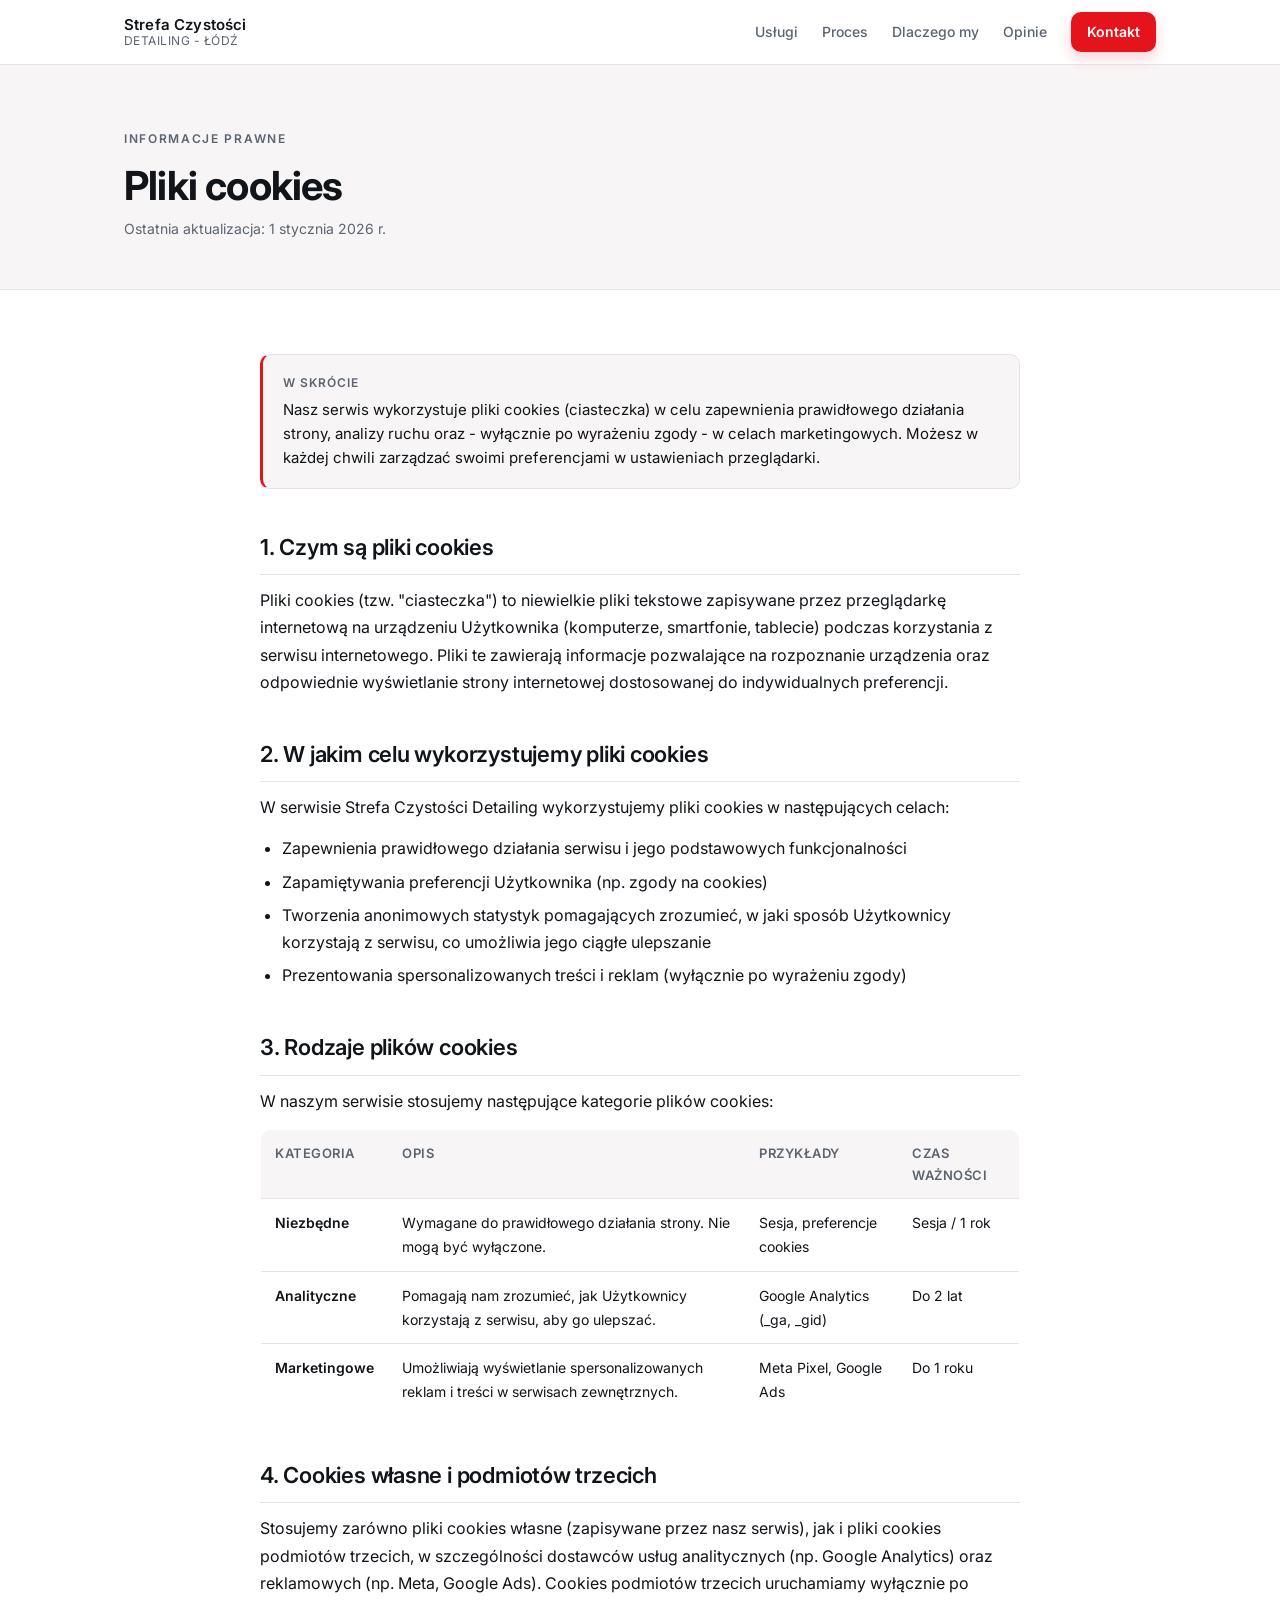
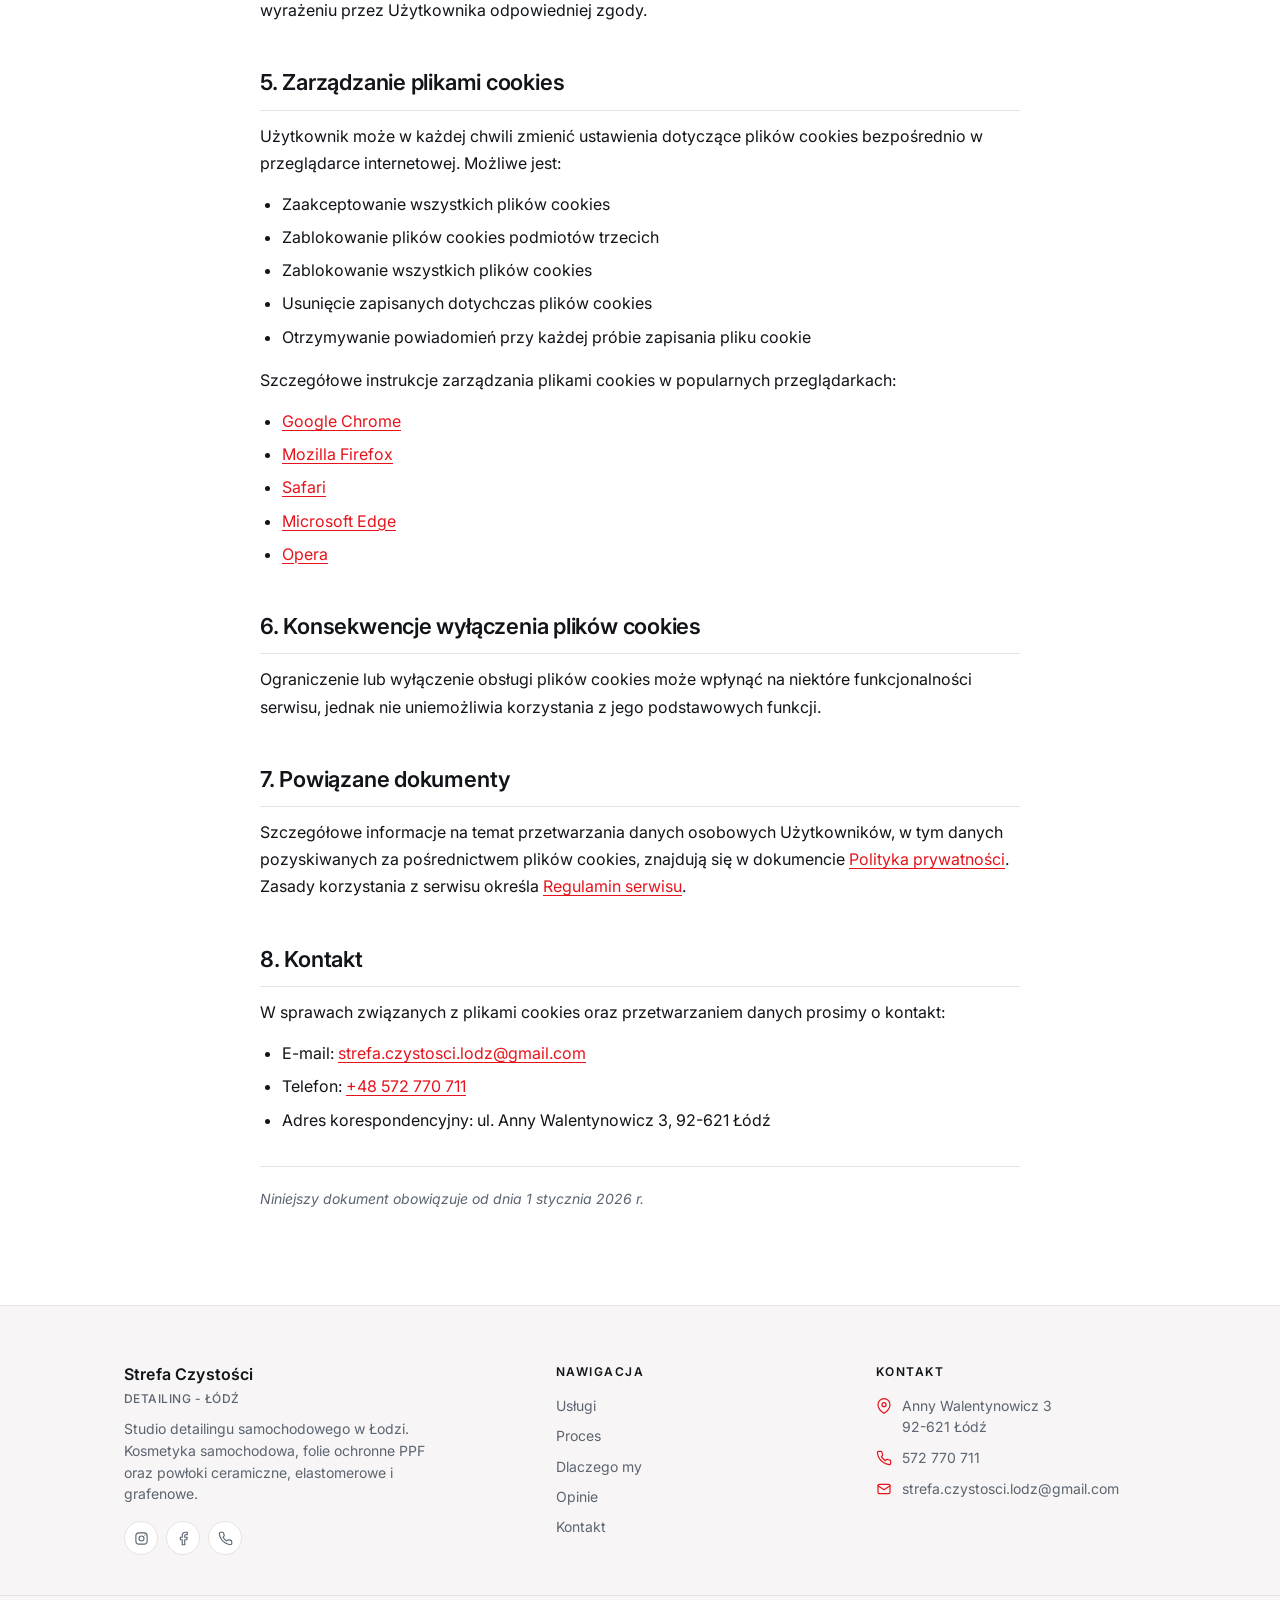
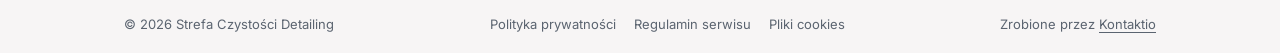
==== pliki-cookies/index.html @ 5afe5d08 "Clean URLs, max SEO, polish animations and code cleanup Agent-Logs-Url: https://github.com/kontaktio" ====
<!DOCTYPE html>
<html lang="pl">
<head>
  <meta charset="UTF-8" />
  <meta name="viewport" content="width=device-width, initial-scale=1.0" />
  <title>Pliki cookies - Strefa Czystości Detailing Łódź</title>
  <meta name="description" content="Informacje o plikach cookies wykorzystywanych w serwisie Strefa Czystości Detailing - rodzaje, cele, zarządzanie zgodą." />
  <meta name="author" content="Strefa Czystości Detailing" />
  <meta name="robots" content="index, follow" />
  <meta name="theme-color" content="#0f1115" />
  <link rel="canonical" href="https://strefaczystoscidetailing.pl/pliki-cookies/" />
  <meta property="og:type" content="article" />
  <meta property="og:locale" content="pl_PL" />
  <meta property="og:site_name" content="Strefa Czystości Detailing" />
  <meta property="og:title" content="Pliki cookies - Strefa Czystości Detailing" />
  <meta property="og:description" content="Informacje o plikach cookies wykorzystywanych w serwisie - rodzaje, cele, zarządzanie zgodą." />
  <meta property="og:url" content="https://strefaczystoscidetailing.pl/pliki-cookies/" />
  <meta name="twitter:card" content="summary" />
  <meta name="twitter:title" content="Pliki cookies - Strefa Czystości Detailing" />
  <meta name="twitter:description" content="Informacje o plikach cookies wykorzystywanych w serwisie - rodzaje, cele, zarządzanie zgodą." />
  <link rel="preconnect" href="https://fonts.googleapis.com" />
  <link rel="preconnect" href="https://fonts.gstatic.com" crossorigin />
  <link href="https://fonts.googleapis.com/css2?family=Inter:wght@300;400;500;600;700&display=swap" rel="stylesheet" />
  <link rel="stylesheet" href="../styles.css" />
  <link rel="icon" href="data:image/svg+xml;utf8,<svg xmlns='http://www.w3.org/2000/svg' viewBox='0 0 64 64'><rect width='64' height='64' rx='12' fill='%230f1115'/><path d='M20 40c0-9 6-14 12-14s12 5 12 14' fill='none' stroke='%23e6e6e6' stroke-width='3' stroke-linecap='round'/><circle cx='26' cy='44' r='3' fill='%23e6e6e6'/><circle cx='38' cy='44' r='3' fill='%23e6e6e6'/><path d='M22 28l3-6h14l3 6' fill='none' stroke='%23e6e6e6' stroke-width='3' stroke-linecap='round' stroke-linejoin='round'/></svg>" />
  <script type="application/ld+json">
  {
    "@context": "https://schema.org",
    "@type": "BreadcrumbList",
    "itemListElement": [
      { "@type": "ListItem", "position": 1, "name": "Strona główna", "item": "https://strefaczystoscidetailing.pl/" },
      { "@type": "ListItem", "position": 2, "name": "Pliki cookies", "item": "https://strefaczystoscidetailing.pl/pliki-cookies/" }
    ]
  }
  </script>
</head>
<body>

<a class="skip-link" href="#top">Przejdź do treści</a>

<header class="nav">
  <div class="container nav-inner">
    <a href="../" class="brand" aria-label="Strefa Czystości Detailing - strona główna">
      <span class="brand-text">
        <strong>Strefa Czystości</strong>
        <em>Detailing - Łódź</em>
      </span>
    </a>
    <button class="nav-toggle" type="button" aria-label="Menu" aria-expanded="false" aria-controls="primary-nav">
      <span></span><span></span><span></span>
    </button>
    <nav id="primary-nav" class="main-nav" aria-label="Nawigacja główna">
      <a href="../#services">Usługi</a>
      <a href="../#process">Proces</a>
      <a href="../#why">Dlaczego my</a>
      <a href="../#reviews">Opinie</a>
      <a href="../#contact" class="btn-nav">Kontakt</a>
    </nav>
  </div>
</header>

<main id="top">

  <section class="legal-hero">
    <div class="container">
      <p class="eyebrow">Informacje prawne</p>
      <h1>Pliki cookies</h1>
      <p class="updated-date">Ostatnia aktualizacja: 1 stycznia 2026 r.</p>
    </div>
  </section>

  <section class="prose-wrap">
    <div class="container">
      <div class="prose">

        <div class="info-box">
          <strong>W skrócie</strong>
          Nasz serwis wykorzystuje pliki cookies (ciasteczka) w celu zapewnienia prawidłowego działania strony, analizy ruchu oraz - wyłącznie po wyrażeniu zgody - w celach marketingowych. Możesz w każdej chwili zarządzać swoimi preferencjami w ustawieniach przeglądarki.
        </div>

        <h2>1. Czym są pliki cookies</h2>
        <p>Pliki cookies (tzw. "ciasteczka") to niewielkie pliki tekstowe zapisywane przez przeglądarkę internetową na urządzeniu Użytkownika (komputerze, smartfonie, tablecie) podczas korzystania z serwisu internetowego. Pliki te zawierają informacje pozwalające na rozpoznanie urządzenia oraz odpowiednie wyświetlanie strony internetowej dostosowanej do indywidualnych preferencji.</p>

        <h2>2. W jakim celu wykorzystujemy pliki cookies</h2>
        <p>W serwisie Strefa Czystości Detailing wykorzystujemy pliki cookies w następujących celach:</p>
        <ul>
          <li>Zapewnienia prawidłowego działania serwisu i jego podstawowych funkcjonalności</li>
          <li>Zapamiętywania preferencji Użytkownika (np. zgody na cookies)</li>
          <li>Tworzenia anonimowych statystyk pomagających zrozumieć, w jaki sposób Użytkownicy korzystają z serwisu, co umożliwia jego ciągłe ulepszanie</li>
          <li>Prezentowania spersonalizowanych treści i reklam (wyłącznie po wyrażeniu zgody)</li>
        </ul>

        <h2>3. Rodzaje plików cookies</h2>
        <p>W naszym serwisie stosujemy następujące kategorie plików cookies:</p>

        <table class="cookie-table">
          <thead>
            <tr>
              <th>Kategoria</th>
              <th>Opis</th>
              <th>Przykłady</th>
              <th>Czas ważności</th>
            </tr>
          </thead>
          <tbody>
            <tr>
              <td data-label="Kategoria"><strong>Niezbędne</strong></td>
              <td data-label="Opis">Wymagane do prawidłowego działania strony. Nie mogą być wyłączone.</td>
              <td data-label="Przykłady">Sesja, preferencje cookies</td>
              <td data-label="Czas ważności">Sesja / 1 rok</td>
            </tr>
            <tr>
              <td data-label="Kategoria"><strong>Analityczne</strong></td>
              <td data-label="Opis">Pomagają nam zrozumieć, jak Użytkownicy korzystają z serwisu, aby go ulepszać.</td>
              <td data-label="Przykłady">Google Analytics (_ga, _gid)</td>
              <td data-label="Czas ważności">Do 2 lat</td>
            </tr>
            <tr>
              <td data-label="Kategoria"><strong>Marketingowe</strong></td>
              <td data-label="Opis">Umożliwiają wyświetlanie spersonalizowanych reklam i treści w serwisach zewnętrznych.</td>
              <td data-label="Przykłady">Meta Pixel, Google Ads</td>
              <td data-label="Czas ważności">Do 1 roku</td>
            </tr>
          </tbody>
        </table>

        <h2>4. Cookies własne i podmiotów trzecich</h2>
        <p>Stosujemy zarówno pliki cookies własne (zapisywane przez nasz serwis), jak i pliki cookies podmiotów trzecich, w szczególności dostawców usług analitycznych (np. Google Analytics) oraz reklamowych (np. Meta, Google Ads). Cookies podmiotów trzecich uruchamiamy wyłącznie po wyrażeniu przez Użytkownika odpowiedniej zgody.</p>

        <h2>5. Zarządzanie plikami cookies</h2>
        <p>Użytkownik może w każdej chwili zmienić ustawienia dotyczące plików cookies bezpośrednio w przeglądarce internetowej. Możliwe jest:</p>
        <ul>
          <li>Zaakceptowanie wszystkich plików cookies</li>
          <li>Zablokowanie plików cookies podmiotów trzecich</li>
          <li>Zablokowanie wszystkich plików cookies</li>
          <li>Usunięcie zapisanych dotychczas plików cookies</li>
          <li>Otrzymywanie powiadomień przy każdej próbie zapisania pliku cookie</li>
        </ul>
        <p>Szczegółowe instrukcje zarządzania plikami cookies w popularnych przeglądarkach:</p>
        <ul>
          <li><a href="https://support.google.com/chrome/answer/95647" target="_blank" rel="noopener noreferrer">Google Chrome</a></li>
          <li><a href="https://support.mozilla.org/pl/kb/usuwanie-ciasteczek-i-danych-stron-firefox" target="_blank" rel="noopener noreferrer">Mozilla Firefox</a></li>
          <li><a href="https://support.apple.com/pl-pl/guide/safari/sfri11471/mac" target="_blank" rel="noopener noreferrer">Safari</a></li>
          <li><a href="https://support.microsoft.com/pl-pl/microsoft-edge/usuwanie-plik%C3%B3w-cookie-w-przegl%C4%85darce-microsoft-edge-63947406-40ac-c3b8-57b9-2a946a29ae09" target="_blank" rel="noopener noreferrer">Microsoft Edge</a></li>
          <li><a href="https://help.opera.com/pl/latest/web-preferences/" target="_blank" rel="noopener noreferrer">Opera</a></li>
        </ul>

        <h2>6. Konsekwencje wyłączenia plików cookies</h2>
        <p>Ograniczenie lub wyłączenie obsługi plików cookies może wpłynąć na niektóre funkcjonalności serwisu, jednak nie uniemożliwia korzystania z jego podstawowych funkcji.</p>

        <h2>7. Powiązane dokumenty</h2>
        <p>Szczegółowe informacje na temat przetwarzania danych osobowych Użytkowników, w tym danych pozyskiwanych za pośrednictwem plików cookies, znajdują się w dokumencie <a href="../polityka-prywatnosci/">Polityka prywatności</a>. Zasady korzystania z serwisu określa <a href="../regulamin/">Regulamin serwisu</a>.</p>

        <h2>8. Kontakt</h2>
        <p>W sprawach związanych z plikami cookies oraz przetwarzaniem danych prosimy o kontakt:</p>
        <ul>
          <li>E-mail: <a href="mailto:strefa.czystosci.lodz@gmail.com">strefa.czystosci.lodz@gmail.com</a></li>
          <li>Telefon: <a href="tel:+48572770711">+48 572 770 711</a></li>
          <li>Adres korespondencyjny: ul. Anny Walentynowicz 3, 92-621 Łódź</li>
        </ul>

        <p class="updated">Niniejszy dokument obowiązuje od dnia 1 stycznia 2026 r.</p>
      </div>
    </div>
  </section>

</main>

<footer class="footer" role="contentinfo">
  <div class="footer-top">
    <div class="container footer-grid">
      <div class="footer-col footer-brand">
        <div class="footer-logo">Strefa Czystości <em>Detailing - Łódź</em></div>
        <p>Studio detailingu samochodowego w Łodzi. Kosmetyka samochodowa, folie ochronne PPF oraz powłoki ceramiczne, elastomerowe i grafenowe.</p>
        <div class="footer-social">
          <a href="https://www.instagram.com/strefaczystosci" target="_blank" rel="noopener noreferrer" aria-label="Instagram">
            <svg viewBox="0 0 24 24" fill="none" stroke="currentColor" stroke-width="1.8" stroke-linecap="round" stroke-linejoin="round" aria-hidden="true"><rect x="3" y="3" width="18" height="18" rx="5"/><circle cx="12" cy="12" r="4"/><circle cx="17.5" cy="6.5" r="1" fill="currentColor" stroke="none"/></svg>
          </a>
          <a href="https://www.facebook.com/Strefaczystoscidetailing/" target="_blank" rel="noopener noreferrer" aria-label="Facebook">
            <svg viewBox="0 0 24 24" fill="none" stroke="currentColor" stroke-width="1.8" stroke-linecap="round" stroke-linejoin="round" aria-hidden="true"><path d="M18 2h-3a5 5 0 0 0-5 5v3H7v4h3v8h4v-8h3l1-4h-4V7a1 1 0 0 1 1-1h3z"/></svg>
          </a>
          <a href="tel:+48572770711" aria-label="Telefon">
            <svg viewBox="0 0 24 24" fill="none" stroke="currentColor" stroke-width="1.8" stroke-linecap="round" stroke-linejoin="round" aria-hidden="true"><path d="M22 16.92v3a2 2 0 0 1-2.18 2 19.79 19.79 0 0 1-8.63-3.07 19.5 19.5 0 0 1-6-6 19.79 19.79 0 0 1-3.07-8.67A2 2 0 0 1 4.11 2h3a2 2 0 0 1 2 1.72c.13.96.37 1.9.72 2.81a2 2 0 0 1-.45 2.11L8.09 9.91a16 16 0 0 0 6 6l1.27-1.27a2 2 0 0 1 2.11-.45c.91.35 1.85.59 2.81.72A2 2 0 0 1 22 16.92z"/></svg>
          </a>
        </div>
      </div>

      <div class="footer-col">
        <h4>Nawigacja</h4>
        <ul class="footer-links">
          <li><a href="../#services">Usługi</a></li>
          <li><a href="../#process">Proces</a></li>
          <li><a href="../#why">Dlaczego my</a></li>
          <li><a href="../#reviews">Opinie</a></li>
          <li><a href="../#contact">Kontakt</a></li>
        </ul>
      </div>

      <div class="footer-col">
        <h4>Kontakt</h4>
        <ul class="footer-contact">
          <li>
            <svg viewBox="0 0 24 24" width="16" height="16" fill="none" stroke="currentColor" stroke-width="1.8" stroke-linecap="round" stroke-linejoin="round" aria-hidden="true"><path d="M21 10c0 7-9 13-9 13S3 17 3 10a9 9 0 1 1 18 0z"/><circle cx="12" cy="10" r="3"/></svg>
            <span>Anny Walentynowicz 3<br>92-621 Łódź</span>
          </li>
          <li>
            <svg viewBox="0 0 24 24" width="16" height="16" fill="none" stroke="currentColor" stroke-width="1.8" stroke-linecap="round" stroke-linejoin="round" aria-hidden="true"><path d="M22 16.92v3a2 2 0 0 1-2.18 2 19.79 19.79 0 0 1-8.63-3.07 19.5 19.5 0 0 1-6-6 19.79 19.79 0 0 1-3.07-8.67A2 2 0 0 1 4.11 2h3a2 2 0 0 1 2 1.72c.13.96.37 1.9.72 2.81a2 2 0 0 1-.45 2.11L8.09 9.91a16 16 0 0 0 6 6l1.27-1.27a2 2 0 0 1 2.11-.45c.91.35 1.85.59 2.81.72A2 2 0 0 1 22 16.92z"/></svg>
            <a href="tel:+48572770711">572 770 711</a>
          </li>
          <li>
            <svg viewBox="0 0 24 24" width="16" height="16" fill="none" stroke="currentColor" stroke-width="1.8" stroke-linecap="round" stroke-linejoin="round" aria-hidden="true"><rect x="3" y="5" width="18" height="14" rx="2"/><path d="m3 7 9 6 9-6"/></svg>
            <a href="mailto:strefa.czystosci.lodz@gmail.com">strefa.czystosci.lodz@gmail.com</a>
          </li>
        </ul>
      </div>
    </div>
  </div>

  <div class="footer-bottom">
    <div class="container footer-bottom-inner">
      <span>© <span id="year">2026</span> Strefa Czystości Detailing</span>
      <ul class="legal-links" aria-label="Informacje prawne">
        <li><a href="../polityka-prywatnosci/">Polityka prywatności</a></li>
        <li><a href="../regulamin/">Regulamin serwisu</a></li>
        <li><a href="../pliki-cookies/">Pliki cookies</a></li>
      </ul>
      <span class="credit">Zrobione przez <a href="https://kontaktio.pl" target="_blank" rel="noopener noreferrer">Kontaktio</a></span>
    </div>
  </div>
</footer>

<script>
(function () {
  'use strict';

  function initNav() {
    var btn = document.querySelector('.nav-toggle');
    var nav = document.querySelector('.main-nav');
    if (!btn || !nav) return;

    var backdrop = document.createElement('div');
    backdrop.className = 'nav-backdrop';
    backdrop.setAttribute('aria-hidden', 'true');
    document.body.appendChild(backdrop);

    function setOpen(open) {
      nav.classList.toggle('open', open);
      backdrop.classList.toggle('show', open);
      btn.setAttribute('aria-expanded', open ? 'true' : 'false');
      document.body.classList.toggle('nav-open', open);
    }

    btn.addEventListener('click', function () {
      setOpen(!nav.classList.contains('open'));
    });
    backdrop.addEventListener('click', function () { setOpen(false); });
    nav.querySelectorAll('a').forEach(function (a) {
      a.addEventListener('click', function () {
        if (nav.classList.contains('open')) setOpen(false);
      });
    });
    document.addEventListener('keydown', function (e) {
      if (e.key === 'Escape' && nav.classList.contains('open')) setOpen(false);
    });
    window.addEventListener('resize', function () {
      if (window.innerWidth > 860 && nav.classList.contains('open')) setOpen(false);
    });
  }

  function initHeaderScroll() {
    var header = document.querySelector('.nav');
    if (!header) return;
    var ticking = false;
    function update() {
      if (window.scrollY > 12) header.classList.add('scrolled');
      else header.classList.remove('scrolled');
      ticking = false;
    }
    window.addEventListener('scroll', function () {
      if (!ticking) { window.requestAnimationFrame(update); ticking = true; }
    }, { passive: true });
    update();
  }

  function initYear() {
    var el = document.getElementById('year');
    if (el) el.textContent = new Date().getFullYear();
  }

  function start() {
    initNav();
    initHeaderScroll();
    initYear();
  }

  if (document.readyState === 'loading') {
    document.addEventListener('DOMContentLoaded', start);
  } else {
    start();
  }
})();
</script>

</body>
</html>
---- styles.css ----
:root {
  --bg: #ffffff;
  --bg-alt: #f7f5f5;
  --fg: #111418;
  --fg-muted: #5b6470;
  --line: #e8e3e3;
  --line-strong: #d6d0d0;
  --red: #e5141c;
  --red-dark: #900e13;
  --red-soft: rgba(229, 20, 28, 0.08);
  --accent: #e5141c;
  --accent-fg: #ffffff;
  --radius: 10px;
  --maxw: 1080px;
  --ease-out: cubic-bezier(0.22, 1, 0.36, 1);
  --nav-h: 64px;
  --nav-h-mobile: 60px;
}

* { box-sizing: border-box; }

html { scroll-behavior: smooth; }

body {
  margin: 0;
  font-family: 'Inter', system-ui, -apple-system, Segoe UI, Roboto, sans-serif;
  font-weight: 400;
  font-size: 16px;
  line-height: 1.6;
  color: var(--fg);
  background: var(--bg);
  -webkit-font-smoothing: antialiased;
  -moz-osx-font-smoothing: grayscale;
}

img, svg { display: block; max-width: 100%; }

a { color: inherit; text-decoration: none; }
a:hover { color: var(--fg); }

.container {
  width: 100%;
  max-width: var(--maxw);
  margin: 0 auto;
  padding: 0 24px;
}
@media (max-width: 640px) {
  .container { padding: 0 18px; }
}
@media (max-width: 380px) {
  .container { padding: 0 14px; }
}

.skip-link {
  position: absolute;
  left: -9999px;
  top: 0;
  background: var(--red);
  color: #fff;
  padding: 10px 14px;
  border-radius: 0 0 var(--radius) 0;
  font-size: 14px;
  font-weight: 600;
  z-index: 200;
}
.skip-link:focus { left: 0; outline: none; }

.nav {
  position: sticky;
  top: 0;
  z-index: 100;
  background: rgba(255, 255, 255, 0.92);
  backdrop-filter: saturate(180%) blur(8px);
  -webkit-backdrop-filter: saturate(180%) blur(8px);
  border-bottom: 1px solid var(--line);
  transition: box-shadow 0.3s var(--ease-out), border-color 0.3s var(--ease-out), background 0.3s var(--ease-out);
}
.nav.scrolled {
  border-bottom-color: var(--line-strong);
  box-shadow: 0 8px 24px rgba(17, 20, 24, 0.06);
}
.nav-inner {
  display: flex;
  align-items: center;
  justify-content: space-between;
  gap: 16px;
  min-height: var(--nav-h);
}

.brand {
  display: inline-flex;
  align-items: center;
  gap: 12px;
  color: var(--fg);
}
.brand-text { display: flex; flex-direction: column; line-height: 1.15; }
.brand-text strong { font-weight: 600; font-size: 15px; letter-spacing: 0.01em; }
.brand-text em {
  font-style: normal;
  font-size: 12px;
  color: var(--fg-muted);
  letter-spacing: 0.04em;
  text-transform: uppercase;
}

.main-nav {
  display: flex;
  gap: 24px;
  align-items: center;
}
.main-nav a {
  position: relative;
  font-size: 14px;
  color: var(--fg-muted);
  font-weight: 500;
  padding: 6px 0;
  transition: color 0.15s var(--ease-out);
}
.main-nav a:not(.btn-nav)::after {
  content: "";
  position: absolute;
  left: 0; right: 0; bottom: -2px;
  height: 2px;
  background: var(--red);
  transform: scaleX(0);
  transform-origin: center;
  transition: transform 0.25s var(--ease-out);
}
.main-nav a:not(.btn-nav):hover { color: var(--red); }
.main-nav a:not(.btn-nav):hover::after { transform: scaleX(1); }

.main-nav .btn-nav {
  background: var(--red);
  color: #fff;
  padding: 9px 16px;
  border-radius: var(--radius);
  font-weight: 600;
  font-size: 14px;
  box-shadow: 0 6px 14px rgba(229, 20, 28, 0.2);
  transition: background 0.15s var(--ease-out), box-shadow 0.2s var(--ease-out), transform 0.2s var(--ease-out);
}
.main-nav .btn-nav::after { display: none; }
.main-nav .btn-nav:hover {
  background: var(--red-dark);
  color: #fff;
  box-shadow: 0 10px 22px rgba(229, 20, 28, 0.32);
  transform: translateY(-1px);
}

.nav-toggle {
  display: none;
  background: rgba(17, 20, 24, 0.04);
  border: 1px solid var(--line);
  padding: 0;
  cursor: pointer;
  width: 42px;
  height: 42px;
  border-radius: 10px;
  flex-direction: column;
  align-items: center;
  justify-content: center;
  gap: 5px;
  transition: background 0.2s var(--ease-out), border-color 0.2s var(--ease-out);
}
.nav-toggle:hover { background: rgba(17, 20, 24, 0.08); border-color: var(--line-strong); }
.nav-toggle span {
  display: block;
  width: 22px;
  height: 2px;
  background: var(--fg);
  border-radius: 2px;
  transition: transform 0.3s var(--ease-out), opacity 0.2s var(--ease-out);
}
.nav-toggle[aria-expanded="true"] span:nth-child(1) { transform: translateY(7px) rotate(45deg); }
.nav-toggle[aria-expanded="true"] span:nth-child(2) { opacity: 0; }
.nav-toggle[aria-expanded="true"] span:nth-child(3) { transform: translateY(-7px) rotate(-45deg); }

.nav-backdrop {
  position: fixed;
  inset: var(--nav-h-mobile) 0 0 0;
  background: rgba(17, 20, 24, 0.45);
  opacity: 0;
  pointer-events: none;
  transition: opacity 0.3s var(--ease-out);
  z-index: 90;
}
.nav-backdrop.show { opacity: 1; pointer-events: auto; }

body.nav-open { overflow: hidden; }

@media (max-width: 860px) {
  .nav-inner { min-height: var(--nav-h-mobile); }
  .nav-toggle { display: inline-flex; }
  .main-nav {
    position: fixed;
    top: var(--nav-h-mobile);
    left: 0;
    right: 0;
    bottom: 0;
    height: calc(100vh - var(--nav-h-mobile));
    height: calc(100dvh - var(--nav-h-mobile));
    background: var(--bg);
    border-top: 1px solid var(--line);
    flex-direction: column;
    align-items: stretch;
    gap: 0;
    padding: 8px 24px calc(24px + env(safe-area-inset-bottom, 0px));
    transform: translateX(100%);
    transition: transform 0.4s var(--ease-out);
    overflow-y: auto;
    overscroll-behavior: contain;
    -webkit-overflow-scrolling: touch;
    z-index: 95;
  }
  .main-nav.open { transform: translateX(0); }
  .main-nav a {
    padding: 18px 4px;
    border-bottom: 1px solid var(--line);
    font-size: 16px;
    font-weight: 600;
    color: var(--fg);
  }
  .main-nav a::after { display: none; }
  .main-nav a:hover { color: var(--red); }
  .main-nav .btn-nav {
    text-align: center;
    margin-top: 16px;
    padding: 14px 18px;
    border-radius: var(--radius);
    border-bottom: 0;
    font-size: 15px;
  }
  .brand-text em { display: none; }
  .brand-text strong { font-size: 14px; }
}

@media (max-width: 480px) {
  .brand-text strong { font-size: 13px; }
}

.hero {
  padding: 96px 0 72px;
  border-bottom: 1px solid var(--line);
  position: relative;
  overflow: hidden;
}
.hero::before {
  content: "";
  position: absolute;
  inset: -20% -10% auto auto;
  width: 520px;
  height: 520px;
  background: radial-gradient(circle at 50% 50%, var(--red-soft), transparent 60%);
  pointer-events: none;
  z-index: 0;
}
.hero > .container { position: relative; z-index: 1; }
@media (max-width: 860px) {
  .hero { padding: 64px 0 56px; }
  .hero::before { width: 360px; height: 360px; }
}
@media (max-width: 480px) {
  .hero { padding: 48px 0 40px; }
}
.eyebrow {
  margin: 0 0 16px;
  font-size: 12px;
  letter-spacing: 0.14em;
  text-transform: uppercase;
  color: var(--fg-muted);
  font-weight: 600;
}
h1 {
  margin: 0 0 20px;
  font-size: clamp(32px, 5vw, 52px);
  line-height: 1.1;
  letter-spacing: -0.02em;
  font-weight: 700;
  max-width: 18ch;
}
h1 em {
  font-style: normal;
  color: var(--red);
}
.lead {
  margin: 0 0 32px;
  max-width: 60ch;
  font-size: 17px;
  color: var(--fg-muted);
}
@media (max-width: 480px) {
  .lead { font-size: 15px; margin-bottom: 24px; }
}

.hero-actions {
  display: flex;
  flex-wrap: wrap;
  gap: 12px;
  margin-bottom: 28px;
}
@media (max-width: 480px) {
  .hero-actions { gap: 10px; }
  .hero-actions .btn { width: 100%; justify-content: center; }
}

.btn {
  display: inline-flex;
  align-items: center;
  gap: 10px;
  padding: 12px 18px;
  border-radius: var(--radius);
  font-size: 15px;
  font-weight: 500;
  border: 1px solid transparent;
  transition: background 0.15s ease, border-color 0.15s ease, color 0.15s ease, transform 0.2s var(--ease-out), box-shadow 0.2s var(--ease-out);
}
.btn-primary {
  background: var(--red);
  color: var(--accent-fg);
  box-shadow: 0 8px 18px rgba(229, 20, 28, 0.22);
}
.btn-primary:hover {
  background: var(--red-dark);
  color: #fff;
  transform: translateY(-1px);
  box-shadow: 0 12px 24px rgba(229, 20, 28, 0.32);
}
.btn-ghost {
  background: transparent;
  color: var(--fg);
  border-color: var(--line);
}
.btn-ghost:hover {
  border-color: var(--red);
  color: var(--red);
  transform: translateY(-1px);
}

.hero-meta { color: var(--fg-muted); font-size: 14px; }
.rating, .rating-line {
  display: inline-flex;
  align-items: center;
  gap: 6px;
}
.rating svg, .rating-line svg { color: #f5a623; }
.rating strong, .rating-line strong { color: var(--fg); font-weight: 600; }

.section {
  padding: 80px 0;
  border-bottom: 1px solid var(--line);
}
@media (max-width: 860px) {
  .section { padding: 60px 0; }
}
@media (max-width: 480px) {
  .section { padding: 48px 0; }
}
.section-alt { background: var(--bg-alt); }
.section h2 {
  margin: 0 0 40px;
  font-size: clamp(24px, 3vw, 32px);
  letter-spacing: -0.01em;
  font-weight: 600;
}
@media (max-width: 480px) {
  .section h2 { margin-bottom: 28px; }
}

.services {
  list-style: none;
  margin: 0;
  padding: 0;
  display: grid;
  grid-template-columns: repeat(auto-fit, minmax(260px, 1fr));
  gap: 1px;
  background: var(--line);
  border: 1px solid var(--line);
  border-radius: var(--radius);
  overflow: hidden;
}
.services li {
  display: flex;
  gap: 16px;
  padding: 24px;
  background: var(--bg);
  transition: background 0.25s var(--ease-out), transform 0.25s var(--ease-out);
}
.services li:hover { background: var(--bg-alt); }
@media (max-width: 480px) {
  .services li { padding: 20px; }
}
.services svg {
  flex: none;
  color: var(--red);
  margin-top: 2px;
  transition: transform 0.3s var(--ease-out);
}
.services li:hover svg { transform: scale(1.08); }
.services h3 {
  margin: 0 0 6px;
  font-size: 16px;
  font-weight: 600;
  letter-spacing: -0.005em;
}
.services p {
  margin: 0;
  font-size: 14px;
  color: var(--fg-muted);
  line-height: 1.55;
}

.reviews-head {
  display: flex;
  align-items: baseline;
  justify-content: space-between;
  flex-wrap: wrap;
  gap: 12px;
  margin-bottom: 32px;
}
.reviews-head h2 { margin: 0; }
.rating-line { color: var(--fg-muted); font-size: 14px; }

.reviews {
  display: grid;
  grid-template-columns: repeat(auto-fit, minmax(280px, 1fr));
  gap: 16px;
}
.review {
  margin: 0;
  padding: 24px;
  background: var(--bg);
  border: 1px solid var(--line);
  border-radius: var(--radius);
  transition: transform 0.25s var(--ease-out), box-shadow 0.25s var(--ease-out), border-color 0.25s var(--ease-out);
}
.review:hover {
  transform: translateY(-2px);
  box-shadow: 0 12px 28px rgba(17, 20, 24, 0.06);
  border-color: var(--line-strong);
}
@media (max-width: 480px) {
  .review { padding: 20px; }
}
.review blockquote {
  margin: 0 0 16px;
  font-size: 15px;
  line-height: 1.6;
  color: var(--fg);
}
.review figcaption {
  font-size: 13px;
  color: var(--fg-muted);
  font-weight: 500;
}

.contact-grid {
  display: grid;
  grid-template-columns: 1fr 1fr;
  gap: 48px;
  align-items: start;
}
@media (max-width: 760px) {
  .contact-grid { grid-template-columns: 1fr; gap: 32px; }
}

.contact-list {
  list-style: none;
  margin: 0 0 24px;
  padding: 0;
  display: flex;
  flex-direction: column;
  gap: 20px;
}
.contact-list li {
  display: flex;
  gap: 14px;
  align-items: flex-start;
}
.contact-list svg { color: var(--red); margin-top: 2px; flex: none; }
.contact-list .label {
  display: block;
  font-size: 12px;
  letter-spacing: 0.08em;
  text-transform: uppercase;
  color: var(--fg-muted);
  margin-bottom: 2px;
}
.contact-list a { font-size: 16px; color: var(--fg); overflow-wrap: anywhere; }
.contact-list a:hover { text-decoration: underline; }

@media (max-width: 480px) {
  .contact-list a { font-size: 15px; }
}

.muted { color: var(--fg-muted); font-size: 14px; }

.map {
  position: relative;
  border-radius: var(--radius);
  overflow: hidden;
  border: 1px solid var(--line);
  aspect-ratio: 4 / 3;
  background: var(--bg-alt);
}
.map iframe {
  width: 100%;
  height: 100%;
  border: 0;
  display: block;
}

.contact-socials {
  margin-top: 20px;
}

a:focus-visible, .btn:focus-visible, .nav-toggle:focus-visible, button:focus-visible {
  outline: 2px solid var(--red);
  outline-offset: 2px;
  border-radius: 4px;
}

.process {
  list-style: none;
  margin: 0;
  padding: 0;
  display: grid;
  grid-template-columns: repeat(auto-fit, minmax(220px, 1fr));
  gap: 16px;
  counter-reset: step;
}
.process li {
  position: relative;
  padding: 28px 24px 24px;
  background: var(--bg);
  border: 1px solid var(--line);
  border-radius: var(--radius);
  counter-increment: step;
  transition: transform 0.25s var(--ease-out), box-shadow 0.25s var(--ease-out), border-color 0.25s var(--ease-out);
}
.process li:hover {
  transform: translateY(-2px);
  box-shadow: 0 12px 28px rgba(17, 20, 24, 0.06);
  border-color: var(--line-strong);
}
@media (max-width: 480px) {
  .process li { padding: 24px 20px 20px; }
}
.process li::before {
  content: counter(step, decimal-leading-zero);
  position: absolute;
  top: 16px;
  right: 18px;
  font-size: 13px;
  font-weight: 700;
  letter-spacing: 0.08em;
  color: var(--red);
}
.process li::after {
  content: "";
  position: absolute;
  left: 24px;
  top: 0;
  width: 32px;
  height: 3px;
  background: var(--red);
  border-radius: 0 0 3px 3px;
}
.process h3 {
  margin: 0 0 8px;
  font-size: 16px;
  font-weight: 600;
  letter-spacing: -0.005em;
}
.process p {
  margin: 0;
  font-size: 14px;
  color: var(--fg-muted);
  line-height: 1.55;
}

.why {
  display: grid;
  grid-template-columns: repeat(auto-fit, minmax(220px, 1fr));
  gap: 16px;
  margin: 0;
  padding: 0;
  list-style: none;
}
.why li {
  padding: 28px 24px;
  background: var(--bg);
  border: 1px solid var(--line);
  border-left: 3px solid var(--red);
  border-radius: var(--radius);
  transition: transform 0.25s var(--ease-out), box-shadow 0.25s var(--ease-out);
}
.why li:hover {
  transform: translateY(-2px);
  box-shadow: 0 12px 28px rgba(17, 20, 24, 0.06);
}
@media (max-width: 480px) {
  .why li { padding: 24px 20px; }
  .why .stat { font-size: 28px; }
}
.why .stat {
  display: block;
  font-size: 32px;
  font-weight: 700;
  line-height: 1;
  letter-spacing: -0.02em;
  color: var(--red);
  margin-bottom: 8px;
}
.why h3 {
  margin: 0 0 6px;
  font-size: 15px;
  font-weight: 600;
}
.why p {
  margin: 0;
  font-size: 14px;
  color: var(--fg-muted);
  line-height: 1.55;
}

.legal-hero {
  background: var(--bg-alt);
  border-bottom: 1px solid var(--line);
  padding: 64px 0 48px;
}
@media (max-width: 860px) {
  .legal-hero { padding: 48px 0 32px; }
}
@media (max-width: 480px) {
  .legal-hero { padding: 36px 0 24px; }
}
.legal-hero h1 {
  font-size: clamp(28px, 4vw, 40px);
  margin: 0 0 10px;
  max-width: none;
}
.legal-hero .updated-date {
  margin: 0;
  font-size: 14px;
  color: var(--fg-muted);
}

.prose-wrap { padding: 64px 0 80px; }
@media (max-width: 860px) {
  .prose-wrap { padding: 48px 0 64px; }
}
@media (max-width: 480px) {
  .prose-wrap { padding: 36px 0 48px; }
}

.prose {
  max-width: 760px;
  margin: 0 auto;
  font-size: 16px;
  line-height: 1.7;
  color: var(--fg);
}
.prose h2 {
  margin: 40px 0 12px;
  font-size: 22px;
  font-weight: 600;
  letter-spacing: -0.01em;
  color: var(--fg);
  padding-bottom: 8px;
  border-bottom: 1px solid var(--line);
}
.prose h2:first-child { margin-top: 0; }
.prose h3 {
  margin: 24px 0 8px;
  font-size: 17px;
  font-weight: 600;
}
.prose p { margin: 0 0 14px; }
.prose ul, .prose ol { padding-left: 22px; margin: 0 0 16px; }
.prose li { margin-bottom: 6px; }
.prose strong { font-weight: 600; color: var(--fg); }
.prose a {
  color: var(--red);
  text-decoration: underline;
  text-underline-offset: 3px;
  text-decoration-thickness: 1px;
}
.prose a:hover { color: var(--red-dark); }

.info-box {
  background: var(--bg-alt);
  border: 1px solid var(--line);
  border-left: 3px solid var(--red);
  border-radius: var(--radius);
  padding: 18px 20px;
  margin: 0 0 28px;
  font-size: 15px;
  line-height: 1.6;
}
.info-box strong:first-child {
  display: block;
  margin-bottom: 6px;
  font-size: 12px;
  letter-spacing: 0.08em;
  text-transform: uppercase;
  color: var(--fg-muted);
  font-weight: 600;
}

.cookie-table {
  width: 100%;
  border-collapse: collapse;
  margin: 12px 0 20px;
  font-size: 14px;
  border: 1px solid var(--line);
  border-radius: var(--radius);
  overflow: hidden;
}
.cookie-table th,
.cookie-table td {
  padding: 12px 14px;
  text-align: left;
  border-bottom: 1px solid var(--line);
  vertical-align: top;
}
.cookie-table thead th {
  background: var(--bg-alt);
  font-weight: 600;
  font-size: 13px;
  letter-spacing: 0.04em;
  text-transform: uppercase;
  color: var(--fg-muted);
}
.cookie-table tbody tr:last-child td { border-bottom: 0; }
@media (max-width: 640px) {
  .cookie-table, .cookie-table thead, .cookie-table tbody, .cookie-table tr, .cookie-table td, .cookie-table th { display: block; }
  .cookie-table thead { display: none; }
  .cookie-table tr {
    border-bottom: 1px solid var(--line);
    padding: 10px 0;
  }
  .cookie-table tr:last-child { border-bottom: 0; }
  .cookie-table td {
    border: 0;
    padding: 4px 14px;
  }
  .cookie-table td::before {
    content: attr(data-label);
    display: block;
    font-size: 11px;
    letter-spacing: 0.08em;
    text-transform: uppercase;
    color: var(--fg-muted);
    font-weight: 600;
    margin-top: 6px;
  }
}

.prose .updated {
  margin-top: 32px;
  padding-top: 20px;
  border-top: 1px solid var(--line);
  font-size: 14px;
  color: var(--fg-muted);
  font-style: italic;
}

.footer {
  background: var(--bg-alt);
  border-top: 1px solid var(--line);
  color: var(--fg-muted);
  padding: 0;
  font-size: 14px;
}
.footer-top { padding: 56px 0 40px; }
@media (max-width: 480px) {
  .footer-top { padding: 40px 0 28px; }
}
.footer-grid {
  display: grid;
  grid-template-columns: 1.4fr 1fr 1fr;
  gap: 40px;
  align-items: start;
}
@media (max-width: 860px) {
  .footer-grid { grid-template-columns: 1fr 1fr; gap: 32px; }
}
@media (max-width: 560px) {
  .footer-grid { grid-template-columns: 1fr; gap: 28px; }
}
.footer-col h4 {
  margin: 0 0 14px;
  font-size: 12px;
  font-weight: 600;
  letter-spacing: 0.12em;
  text-transform: uppercase;
  color: var(--fg);
}
.footer-brand .footer-logo {
  font-size: 16px;
  font-weight: 600;
  color: var(--fg);
  letter-spacing: 0.01em;
  margin-bottom: 10px;
}
.footer-brand .footer-logo em {
  font-style: normal;
  display: block;
  font-size: 12px;
  font-weight: 500;
  color: var(--fg-muted);
  letter-spacing: 0.04em;
  text-transform: uppercase;
  margin-top: 2px;
}
.footer-brand p {
  margin: 0 0 16px;
  max-width: 36ch;
  line-height: 1.55;
}
.footer-social {
  display: inline-flex;
  gap: 8px;
}
.footer-social a {
  display: inline-flex;
  align-items: center;
  justify-content: center;
  width: 34px;
  height: 34px;
  border-radius: 50%;
  background: var(--bg);
  border: 1px solid var(--line);
  color: var(--fg-muted);
  transition: color .15s ease, background-color .15s ease, border-color .15s ease, transform .2s ease;
}
.footer-social a:hover,
.footer-social a:focus-visible {
  color: #fff;
  background: var(--red);
  border-color: var(--red);
  transform: translateY(-2px);
}
.footer-social svg { width: 15px; height: 15px; display: block; }

.footer-links {
  list-style: none;
  margin: 0;
  padding: 0;
  display: flex;
  flex-direction: column;
  gap: 8px;
}
.footer-links a {
  color: var(--fg-muted);
  font-size: 14px;
  transition: color .15s ease;
}
.footer-links a:hover { color: var(--red); }

.footer-contact {
  list-style: none;
  margin: 0;
  padding: 0;
  display: flex;
  flex-direction: column;
  gap: 10px;
}
.footer-contact li {
  display: flex;
  gap: 10px;
  align-items: flex-start;
  line-height: 1.5;
}
.footer-contact svg {
  color: var(--red);
  flex: none;
  margin-top: 3px;
}
.footer-contact a { color: var(--fg-muted); }
.footer-contact a:hover { color: var(--red); }

.footer-bottom {
  border-top: 1px solid var(--line);
  padding: 18px 0;
  font-size: 13px;
}
.footer-bottom-inner {
  display: flex;
  flex-wrap: wrap;
  gap: 12px 24px;
  align-items: center;
  justify-content: space-between;
}
.legal-links {
  list-style: none;
  margin: 0;
  padding: 0;
  display: inline-flex;
  flex-wrap: wrap;
  gap: 6px 18px;
}
.legal-links a {
  color: var(--fg-muted);
  font-size: 13px;
  transition: color .15s ease;
}
.legal-links a:hover { color: var(--red); }
.footer-bottom .credit a { color: var(--fg-muted); text-decoration: underline; text-underline-offset: 3px; }
.footer-bottom .credit a:hover { color: var(--red); }

.reveal {
  opacity: 0;
  transform: translateY(16px);
  transition: opacity 0.6s var(--ease-out), transform 0.6s var(--ease-out);
  will-change: opacity, transform;
}
.reveal.is-visible {
  opacity: 1;
  transform: none;
}

@media (prefers-reduced-motion: reduce) {
  html { scroll-behavior: auto; }
  *, *::before, *::after {
    animation-duration: 0.01ms !important;
    animation-iteration-count: 1 !important;
    transition-duration: 0.01ms !important;
  }
  .reveal { opacity: 1; transform: none; }
}
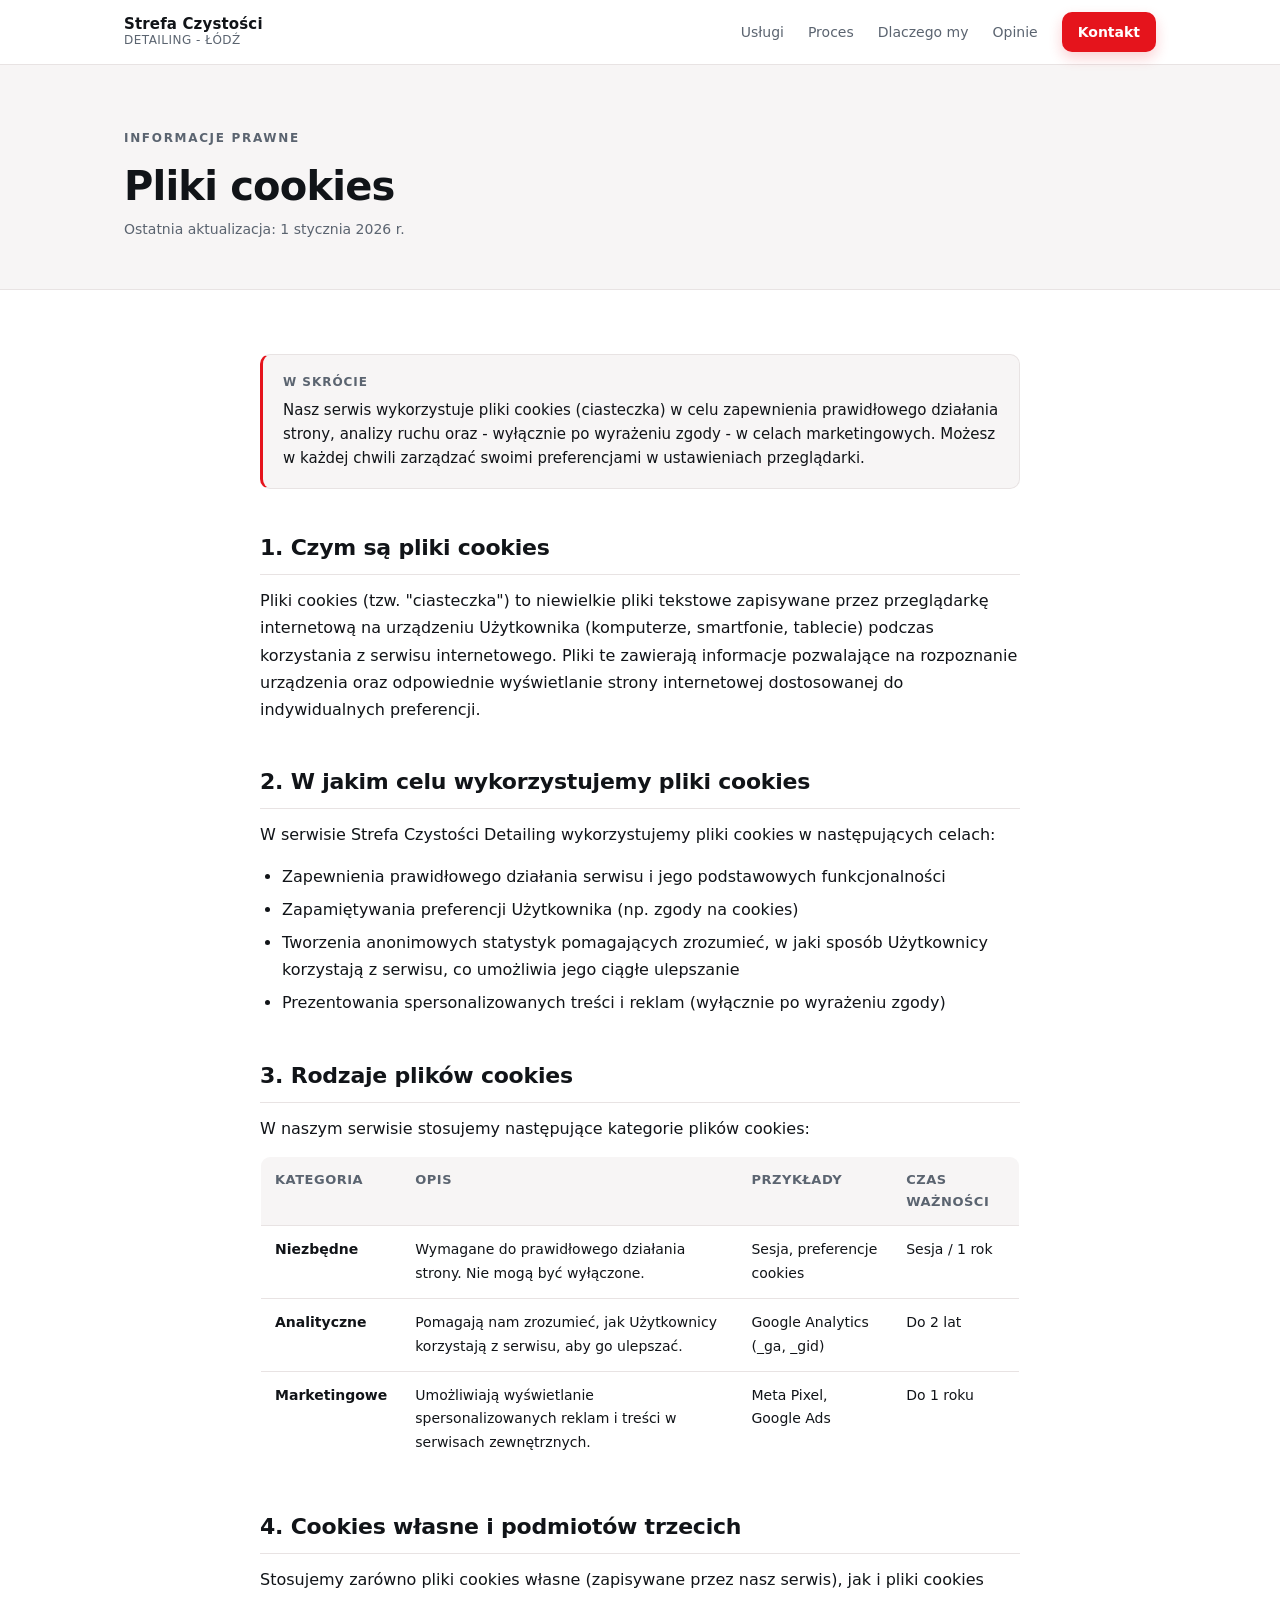
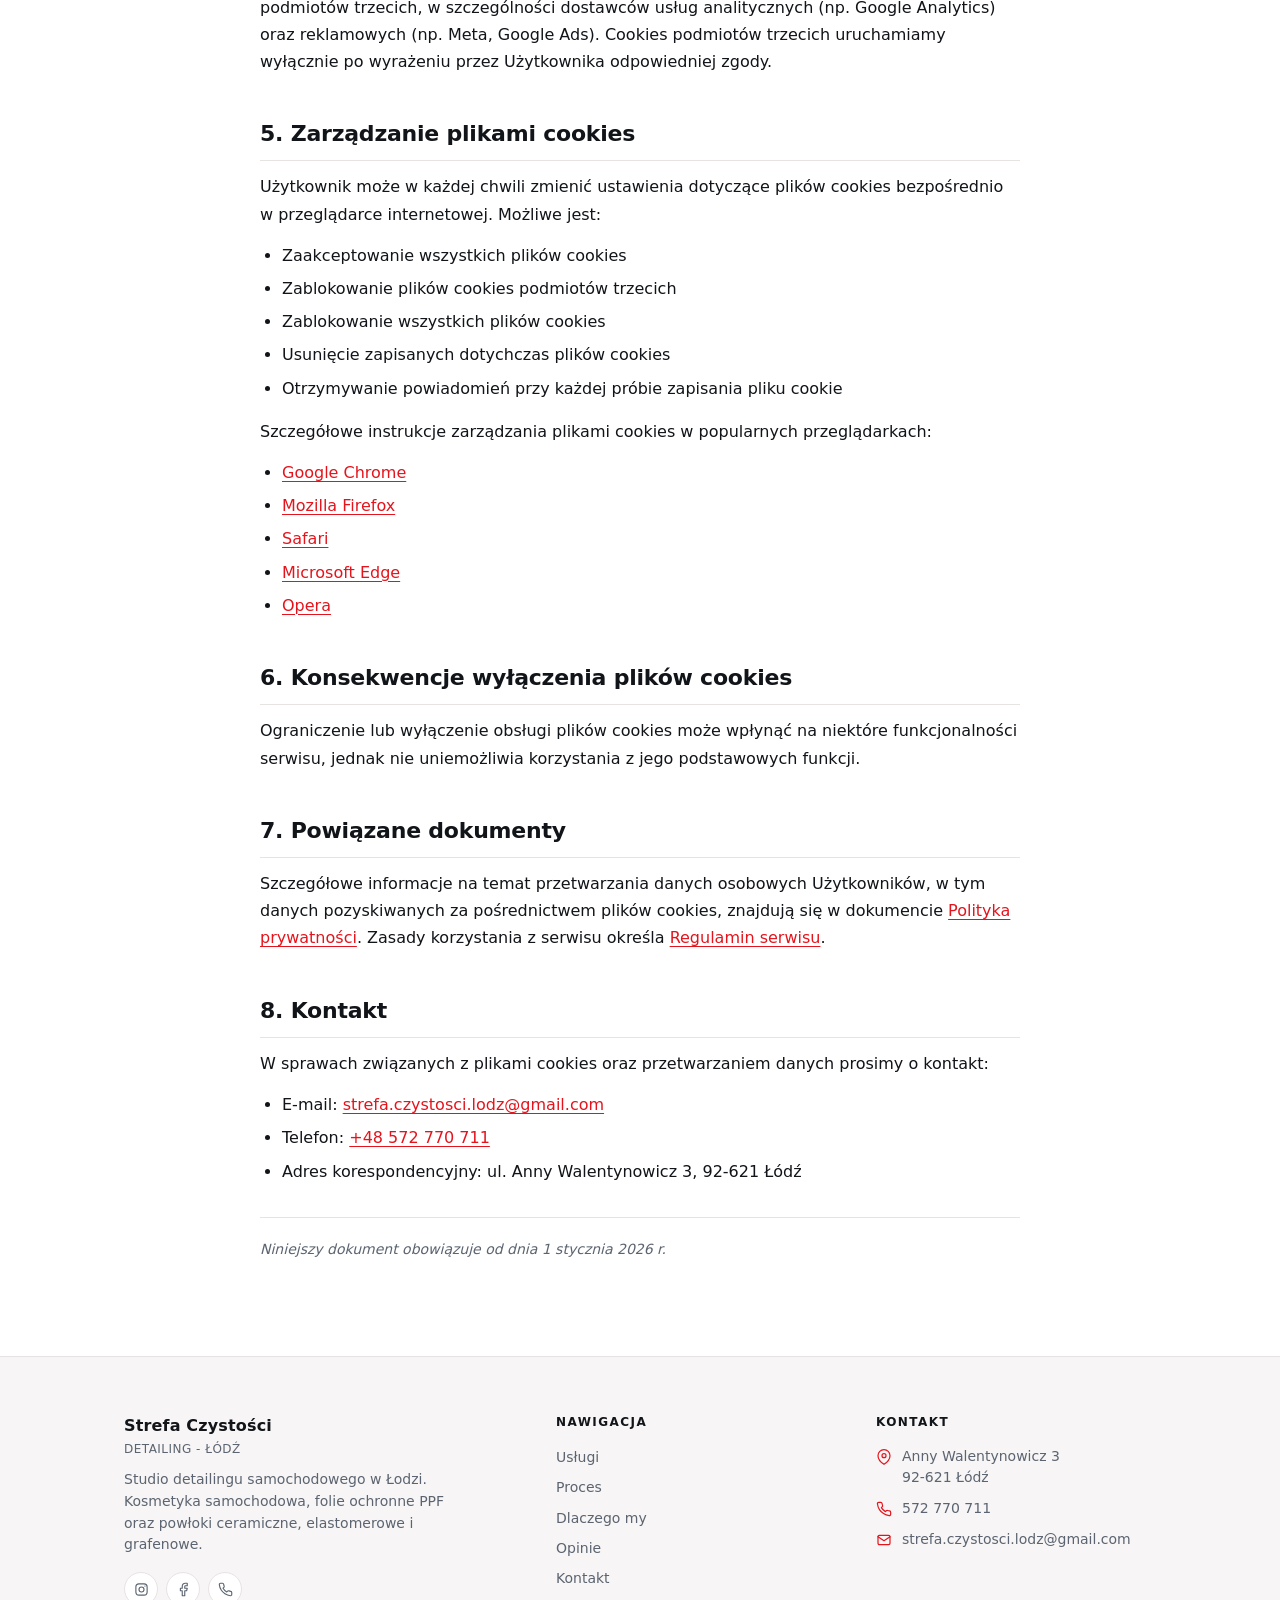
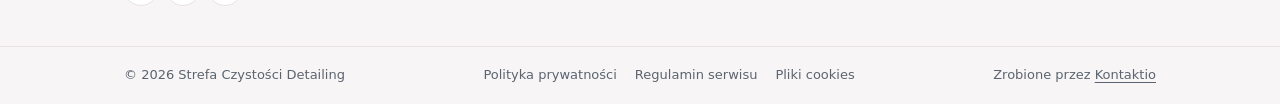
==== commit 1f896bc6: "remove render-blocking Google Fonts to fix mobile FCP/LCP and CLS Agent-Logs-Url: https://github.com" ====
--- a/pliki-cookies/index.html
+++ b/pliki-cookies/index.html
@@ -18,9 +18,6 @@
   <meta name="twitter:card" content="summary" />
   <meta name="twitter:title" content="Pliki cookies - Strefa Czystości Detailing" />
   <meta name="twitter:description" content="Informacje o plikach cookies wykorzystywanych w serwisie - rodzaje, cele, zarządzanie zgodą." />
-  <link rel="preconnect" href="https://fonts.googleapis.com" />
-  <link rel="preconnect" href="https://fonts.gstatic.com" crossorigin />
-  <link href="https://fonts.googleapis.com/css2?family=Inter:wght@300;400;500;600;700&display=swap" rel="stylesheet" />
   <link rel="stylesheet" href="../styles.css" />
   <link rel="icon" href="data:image/svg+xml;utf8,<svg xmlns='http://www.w3.org/2000/svg' viewBox='0 0 64 64'><rect width='64' height='64' rx='12' fill='%230f1115'/><path d='M20 40c0-9 6-14 12-14s12 5 12 14' fill='none' stroke='%23e6e6e6' stroke-width='3' stroke-linecap='round'/><circle cx='26' cy='44' r='3' fill='%23e6e6e6'/><circle cx='38' cy='44' r='3' fill='%23e6e6e6'/><path d='M22 28l3-6h14l3 6' fill='none' stroke='%23e6e6e6' stroke-width='3' stroke-linecap='round' stroke-linejoin='round'/></svg>" />
   <script type="application/ld+json">
--- a/styles.css
+++ b/styles.css
@@ -23,7 +23,7 @@
 
 body {
   margin: 0;
-  font-family: 'Inter', system-ui, -apple-system, Segoe UI, Roboto, sans-serif;
+  font-family: system-ui, -apple-system, Segoe UI, Roboto, sans-serif;
   font-weight: 400;
   font-size: 16px;
   line-height: 1.6;
@@ -508,6 +508,34 @@
   border: 0;
   display: block;
 }
+.map-facade {
+  width: 100%;
+  height: 100%;
+  display: flex;
+  align-items: center;
+  justify-content: center;
+  border: 0;
+  margin: 0;
+  padding: 16px;
+  background:
+    linear-gradient(135deg, rgba(229, 20, 28, 0.06), rgba(17, 20, 24, 0.04)),
+    var(--bg-alt);
+  color: var(--fg);
+  cursor: pointer;
+  font: inherit;
+  text-align: center;
+}
+.map-facade:hover { background: var(--bg-alt); }
+.map-facade-inner {
+  display: flex;
+  flex-direction: column;
+  align-items: center;
+  gap: 8px;
+  color: var(--fg-muted);
+}
+.map-facade-inner svg { color: var(--red); }
+.map-facade-title { font-weight: 600; color: var(--fg); }
+.map-facade-cta { font-size: 14px; }
 
 .contact-socials {
   margin-top: 20px;
